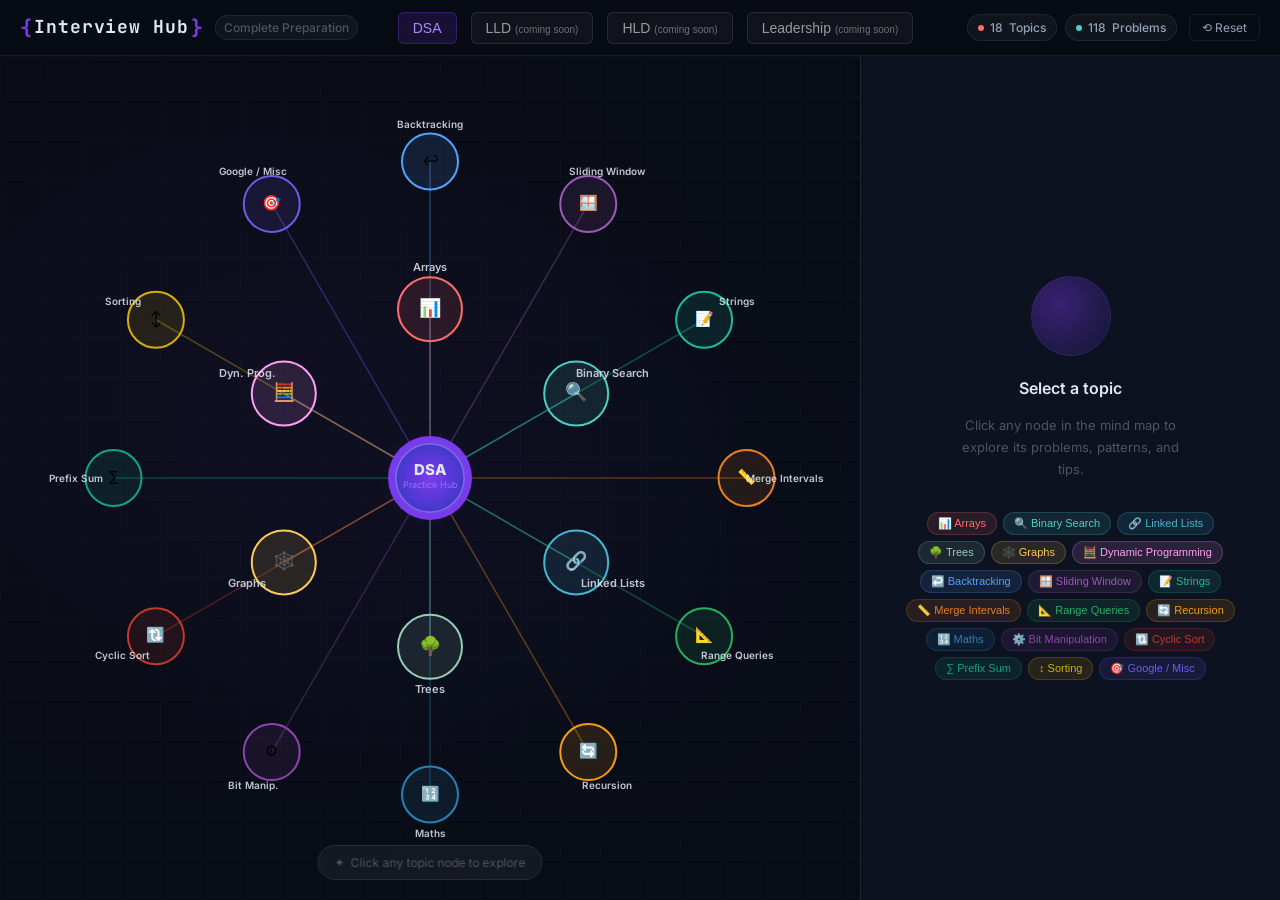
==== index.html @ 68923e54 "Deploy Phase 1: Interview Prep Website to gh-pages" ====
<!DOCTYPE html>
<html lang="en">
<head>
  <meta charset="UTF-8" />
  <meta name="viewport" content="width=device-width, initial-scale=1.0" />
  <title>DSA Practice Hub</title>
  <link rel="preconnect" href="https://fonts.googleapis.com" />
  <link rel="preconnect" href="https://fonts.gstatic.com" crossorigin />
  <link href="https://fonts.googleapis.com/css2?family=Inter:wght@300;400;500;600;700&family=JetBrains+Mono:wght@400;500&display=swap" rel="stylesheet" />
  <link rel="stylesheet" href="style.css" />
</head>
<body>

  <!-- ── Header ─────────────────────────────────────────── -->
  <header class="header">
    <div class="header-left">
      <div class="logo">
        <span class="logo-bracket">{</span>
        <span class="logo-text">Interview Hub</span>
        <span class="logo-bracket">}</span>
      </div>
      <span class="header-subtitle">Complete Preparation</span>
      <!-- Section tabs -->
      <div style="display: flex; gap: 1rem; margin-left: 2rem;">
        <button class="section-btn active" onclick="showSection('dsa')" style="padding: 0.5rem 1rem; background: rgba(124, 58, 237, 0.15); border: 1px solid rgba(124, 58, 237, 0.3); border-radius: 6px; color: #a78bfa; cursor: pointer; font-size: 14px; font-weight: 500;">
          DSA
        </button>
        <button class="section-btn" onclick="showSection('lld')" style="padding: 0.5rem 1rem; background: rgba(100, 100, 100, 0.1); border: 1px solid rgba(100, 100, 100, 0.3); border-radius: 6px; color: #999; cursor: pointer; font-size: 14px; font-weight: 500;">
          LLD <span style="font-size: 10px; opacity: 0.7;">(coming soon)</span>
        </button>
        <button class="section-btn" onclick="showSection('hld')" style="padding: 0.5rem 1rem; background: rgba(100, 100, 100, 0.1); border: 1px solid rgba(100, 100, 100, 0.3); border-radius: 6px; color: #999; cursor: pointer; font-size: 14px; font-weight: 500;">
          HLD <span style="font-size: 10px; opacity: 0.7;">(coming soon)</span>
        </button>
        <button class="section-btn" onclick="showSection('leadership')" style="padding: 0.5rem 1rem; background: rgba(100, 100, 100, 0.1); border: 1px solid rgba(100, 100, 100, 0.3); border-radius: 6px; color: #999; cursor: pointer; font-size: 14px; font-weight: 500;">
          Leadership <span style="font-size: 10px; opacity: 0.7;">(coming soon)</span>
        </button>
      </div>
    </div>
    <div class="header-right">
      <div class="stats-bar">
        <div class="stat-chip">
          <span class="stat-dot" style="background:#FF6B6B"></span>
          <span id="totalTopics">0</span> Topics
        </div>
        <div class="stat-chip">
          <span class="stat-dot" style="background:#4ECDC4"></span>
          <span id="totalProblems">0</span> Problems
        </div>
      </div>
      <button class="btn-ghost" id="resetBtn" title="Reset view">⟲ Reset</button>
    </div>
  </header>

  <!-- ── Main Layout ─────────────────────────────────────── -->
  <main class="main-layout">

    <!-- Mind Map Canvas -->
    <div class="map-area" id="mapArea">
      <svg id="mindmapSvg" class="mindmap-svg">
        <defs>
          <radialGradient id="centerGrad" cx="50%" cy="50%" r="50%">
            <stop offset="0%" stop-color="#7C3AED" />
            <stop offset="100%" stop-color="#4338CA" />
          </radialGradient>
          <filter id="glow" x="-40%" y="-40%" width="180%" height="180%">
            <feGaussianBlur stdDeviation="4" result="blur" />
            <feMerge>
              <feMergeNode in="blur" />
              <feMergeNode in="SourceGraphic" />
            </feMerge>
          </filter>
          <filter id="softGlow" x="-60%" y="-60%" width="220%" height="220%">
            <feGaussianBlur stdDeviation="8" result="blur" />
            <feMerge>
              <feMergeNode in="blur" />
              <feMergeNode in="SourceGraphic" />
            </feMerge>
          </filter>
          <filter id="subtleGlow" x="-20%" y="-20%" width="140%" height="140%">
            <feGaussianBlur stdDeviation="2" result="blur" />
            <feMerge>
              <feMergeNode in="blur" />
              <feMergeNode in="SourceGraphic" />
            </feMerge>
          </filter>
        </defs>
        <!-- Rendered by JS -->
      </svg>

      <!-- Hint pill -->
      <div class="map-hint" id="mapHint">
        <span>✦</span> Click any topic node to explore
      </div>
    </div>

    <!-- Detail Panel -->
    <aside class="detail-panel" id="detailPanel">

      <!-- Empty State -->
      <div class="panel-empty" id="panelEmpty">
        <div class="empty-orb"></div>
        <h3>Select a topic</h3>
        <p>Click any node in the mind map to explore its problems, patterns, and tips.</p>
        <div class="empty-topics-preview" id="emptyTopicsPreview">
          <!-- Filled by JS with quick-access chips -->
        </div>
      </div>

      <!-- Topic Content -->
      <div class="panel-content hidden" id="panelContent">

        <!-- Topic Header -->
        <div class="topic-header" id="topicHeader">
          <button class="back-btn" id="backBtn">
            <span class="back-arrow">←</span> All Topics
          </button>
          <div class="topic-hero">
            <div class="topic-icon" id="topicIcon"></div>
            <div class="topic-hero-text">
              <h2 class="topic-name" id="topicName"></h2>
              <div class="topic-badges" id="topicBadges"></div>
            </div>
          </div>
        </div>

        <!-- Scroll area -->
        <div class="panel-scroll" id="panelScroll">

          <!-- Tips -->
          <section class="tips-section">
            <div class="section-label">
              <span class="section-icon">💡</span>
              <span>Key Patterns & Tips</span>
            </div>
            <ul class="tips-list" id="tipsList"></ul>
          </section>

          <!-- Problems -->
          <section class="problems-section">
            <div class="section-label">
              <span class="section-icon">🧩</span>
              <span>Problems</span>
              <span class="badge" id="problemCountBadge"></span>
            </div>
            <div class="problems-grid" id="problemsGrid"></div>
            <div style="text-align: center; margin-top: 1.5rem; padding-top: 1.5rem; border-top: 1px solid rgba(255,255,255,0.1);">
              <a id="exploreTopicLink" href="#" style="display: inline-block; padding: 0.75rem 1.5rem; background: rgba(124, 58, 237, 0.15); border: 1px solid rgba(124, 58, 237, 0.3); border-radius: 6px; color: #a78bfa; text-decoration: none; font-size: 14px; transition: all 0.2s; cursor: pointer;">
                Explore Full Topic →
              </a>
            </div>
          </section>

        </div>
      </div>
    </aside>
  </main>

  <!-- ── Problem Modal ───────────────────────────────────── -->
  <div class="modal-backdrop hidden" id="modalBackdrop">
    <div class="modal" id="modal" role="dialog" aria-modal="true">
      <div class="modal-header">
        <div class="modal-meta">
          <span class="modal-difficulty" id="modalDifficulty"></span>
          <span class="modal-num" id="modalNum"></span>
        </div>
        <h3 class="modal-title" id="modalTitle"></h3>
        <button class="modal-close" id="modalClose" aria-label="Close">✕</button>
      </div>
      <div class="modal-body">
        <div class="notes-header">
          <span class="notes-icon">📋</span>
          <span>Algorithm Notes</span>
        </div>
        <div class="notes-content" id="modalNotes"></div>
        <div class="modal-footer">
          <a class="btn-lc" id="modalLcLink" href="#" target="_blank" rel="noopener noreferrer">
            <svg width="16" height="16" viewBox="0 0 24 24" fill="currentColor">
              <path d="M13.483 0a1.374 1.374 0 0 0-.961.438L7.116 6.226l-3.854 4.126a5.266 5.266 0 0 0-1.209 2.104 5.35 5.35 0 0 0-.125.513 5.527 5.527 0 0 0 .062 2.362 5.83 5.83 0 0 0 .349 1.017 5.938 5.938 0 0 0 1.271 1.818l4.277 4.193.039.038c2.248 2.165 5.852 2.133 8.063-.074l2.396-2.392c.54-.54.54-1.414.003-1.955a1.378 1.378 0 0 0-1.951-.003l-2.396 2.392a3.021 3.021 0 0 1-4.205.038l-.02-.019-4.276-4.193c-.652-.64-.972-1.469-.948-2.263a2.68 2.68 0 0 1 .066-.523 2.545 2.545 0 0 1 .619-1.164L9.13 8.114c1.058-1.134 3.204-1.27 4.43-.278l3.501 2.831c.593.48 1.461.387 1.94-.207a1.384 1.384 0 0 0-.207-1.943l-3.5-2.831c-.8-.647-1.766-1.045-2.774-1.202l2.015-2.158A1.384 1.384 0 0 0 13.483 0zm-2.866 12.815a1.38 1.38 0 0 0-1.38 1.382 1.38 1.38 0 0 0 1.38 1.382H20.79a1.38 1.38 0 0 0 1.38-1.382 1.38 1.38 0 0 0-1.38-1.382z"/>
            </svg>
            Open on LeetCode
            <span class="btn-arrow">↗</span>
          </a>
          <button class="btn-ghost-sm" id="modalFileBtn">
            <span>📂</span> View file path
          </button>
        </div>
        <div class="file-path hidden" id="modalFilePath"></div>
      </div>
    </div>
  </div>

  <!-- ── Notes Layout (hidden by default) ──────────────────── -->
  <div class="notes-layout hidden" id="notesLayout">

    <!-- Notes Sidebar -->
    <aside class="notes-sidebar" id="notesSidebar">
      <div class="notes-nav" id="notesNav"></div>
    </aside>

    <!-- Notes Content Area -->
    <div class="notes-content-area" id="notesContentArea">
      <div class="notes-empty" id="notesEmpty">
        <div class="empty-orb" style="background:radial-gradient(circle at 35% 35%,rgba(20,184,166,0.4),rgba(6,95,70,0.1))"></div>
        <h3>Select a note</h3>
        <p>Pick any reference from the sidebar to read it here.</p>
      </div>
      <div class="notes-viewer hidden" id="notesViewer">
        <div class="notes-viewer-header" id="notesViewerHeader"></div>
        <div class="notes-md" id="notesMd"></div>
      </div>
    </div>

  </div>

  <script src="data.js"></script>
  <script src="notes-data.js"></script>
  <script src="app.js"></script>
  <script src="notes-app.js"></script>
</body>
</html>
---- style.css ----
/* ═══════════════════════════════════════════════════════════════
   DSA Practice Hub — Stylesheet
   Dark theme, smooth animations, glassmorphism accents
   ═══════════════════════════════════════════════════════════════ */

/* ── Custom Properties ──────────────────────────────────────── */
:root {
  --bg-base:      #080c14;
  --bg-surface:   #0d1421;
  --bg-card:      #111827;
  --bg-card-hover:#161f32;
  --bg-panel:     #0c1220;

  --border:       rgba(255,255,255,0.07);
  --border-hover: rgba(255,255,255,0.15);

  --text-primary:  #e2e8f0;
  --text-secondary:#94a3b8;
  --text-muted:    #4b5563;

  --accent:       #7C3AED;
  --accent-soft:  rgba(124,58,237,0.15);

  --easy:   #22c55e;
  --medium: #f59e0b;
  --hard:   #ef4444;

  --radius-sm: 6px;
  --radius-md: 10px;
  --radius-lg: 16px;
  --radius-xl: 24px;

  --shadow-sm: 0 1px 3px rgba(0,0,0,0.4);
  --shadow-md: 0 4px 20px rgba(0,0,0,0.5);
  --shadow-lg: 0 12px 48px rgba(0,0,0,0.7);

  --panel-w: 420px;
  --header-h: 56px;

  --transition: 0.2s cubic-bezier(0.4, 0, 0.2, 1);
  --transition-slow: 0.4s cubic-bezier(0.4, 0, 0.2, 1);
  --spring: 0.3s cubic-bezier(0.34, 1.56, 0.64, 1);
}

/* ── Reset ───────────────────────────────────────────────────── */
*, *::before, *::after { box-sizing: border-box; margin: 0; padding: 0; }

html, body {
  height: 100%;
  overflow: hidden;
  background: var(--bg-base);
  color: var(--text-primary);
  font-family: 'Inter', system-ui, sans-serif;
  font-size: 14px;
  line-height: 1.6;
  -webkit-font-smoothing: antialiased;
}

/* ── Scrollbar ───────────────────────────────────────────────── */
::-webkit-scrollbar { width: 5px; }
::-webkit-scrollbar-track { background: transparent; }
::-webkit-scrollbar-thumb { background: rgba(255,255,255,0.08); border-radius: 99px; }
::-webkit-scrollbar-thumb:hover { background: rgba(255,255,255,0.14); }

/* ── Header ──────────────────────────────────────────────────── */
.header {
  height: var(--header-h);
  display: flex;
  align-items: center;
  justify-content: space-between;
  padding: 0 20px;
  background: rgba(8,12,20,0.9);
  border-bottom: 1px solid var(--border);
  backdrop-filter: blur(12px);
  position: relative;
  z-index: 20;
  flex-shrink: 0;
}

.header-left {
  display: flex;
  align-items: center;
  gap: 12px;
}

.logo {
  display: flex;
  align-items: center;
  gap: 2px;
  font-family: 'JetBrains Mono', monospace;
  font-size: 18px;
  font-weight: 700;
}

.logo-bracket {
  color: var(--accent);
  font-size: 20px;
}

.logo-text {
  color: var(--text-primary);
  letter-spacing: 0.05em;
}

.header-subtitle {
  color: var(--text-muted);
  font-size: 12px;
  font-weight: 500;
  padding: 2px 8px;
  background: rgba(255,255,255,0.04);
  border: 1px solid var(--border);
  border-radius: 99px;
}

.header-right {
  display: flex;
  align-items: center;
  gap: 12px;
}

.stats-bar {
  display: flex;
  align-items: center;
  gap: 8px;
}

.stat-chip {
  display: flex;
  align-items: center;
  gap: 6px;
  padding: 3px 10px;
  background: rgba(255,255,255,0.04);
  border: 1px solid var(--border);
  border-radius: 99px;
  font-size: 12px;
  color: var(--text-secondary);
  font-weight: 500;
}

.stat-dot {
  width: 6px;
  height: 6px;
  border-radius: 50%;
}

.btn-ghost {
  background: none;
  border: 1px solid var(--border);
  color: var(--text-secondary);
  padding: 5px 12px;
  border-radius: var(--radius-sm);
  cursor: pointer;
  font-size: 12px;
  font-family: inherit;
  transition: all var(--transition);
}

.btn-ghost:hover {
  border-color: var(--border-hover);
  color: var(--text-primary);
  background: rgba(255,255,255,0.04);
}

/* ── Main Layout ──────────────────────────────────────────────── */
.main-layout {
  display: flex;
  height: calc(100vh - var(--header-h));
  overflow: hidden;
}

/* ── Mind Map Area ────────────────────────────────────────────── */
.map-area {
  flex: 1;
  position: relative;
  overflow: hidden;
  background:
    radial-gradient(ellipse at 30% 40%, rgba(124,58,237,0.06) 0%, transparent 60%),
    radial-gradient(ellipse at 70% 60%, rgba(67,56,202,0.04) 0%, transparent 60%),
    var(--bg-base);
}

/* Subtle grid */
.map-area::before {
  content: '';
  position: absolute;
  inset: 0;
  background-image:
    linear-gradient(rgba(255,255,255,0.015) 1px, transparent 1px),
    linear-gradient(90deg, rgba(255,255,255,0.015) 1px, transparent 1px);
  background-size: 40px 40px;
  pointer-events: none;
}

.mindmap-svg {
  width: 100%;
  height: 100%;
  display: block;
}

/* Hint pill */
.map-hint {
  position: absolute;
  bottom: 20px;
  left: 50%;
  transform: translateX(-50%);
  background: rgba(255,255,255,0.05);
  border: 1px solid rgba(255,255,255,0.08);
  backdrop-filter: blur(8px);
  padding: 7px 16px;
  border-radius: 99px;
  font-size: 12px;
  color: var(--text-muted);
  display: flex;
  align-items: center;
  gap: 6px;
  transition: opacity 0.4s;
  pointer-events: none;
}

.map-hint.hidden { opacity: 0; }

/* ── Mind Map SVG Elements ────────────────────────────────────── */
.mm-line {
  stroke-width: 1.5;
  fill: none;
  opacity: 0.35;
  transition: opacity var(--transition);
}

.mm-line.active { opacity: 0.7; }

.mm-node {
  cursor: pointer;
}

.mm-node-circle {
  stroke-width: 2;
  transition: all var(--transition);
}

.mm-node:hover .mm-node-circle {
  stroke-width: 2.5;
}

.mm-node.selected .mm-node-circle {
  stroke-width: 3;
}

.mm-node-label {
  font-family: 'Inter', sans-serif;
  font-size: 11px;
  font-weight: 600;
  fill: var(--text-primary);
  text-anchor: middle;
  pointer-events: none;
  transition: opacity var(--transition);
}

.mm-node-emoji {
  font-size: 16px;
  text-anchor: middle;
  dominant-baseline: middle;
  pointer-events: none;
}

/* Center node pulse animation */
@keyframes centerPulse {
  0%, 100% { r: 42; opacity: 0.15; }
  50%       { r: 52; opacity: 0.05; }
}

.center-pulse-ring {
  animation: centerPulse 3s ease-in-out infinite;
  fill: var(--accent);
  pointer-events: none;
}

/* Node entrance animation */
@keyframes nodeIn {
  from { opacity: 0; transform: scale(0.5); }
  to   { opacity: 1; transform: scale(1); }
}

.mm-node { animation: nodeIn var(--spring) both; }
.mm-line { animation: fadeIn 0.5s ease both; }

@keyframes fadeIn {
  from { opacity: 0; }
  to   { opacity: 0.35; }
}

/* ── Detail Panel ─────────────────────────────────────────────── */
.detail-panel {
  width: var(--panel-w);
  background: var(--bg-panel);
  border-left: 1px solid var(--border);
  display: flex;
  flex-direction: column;
  overflow: hidden;
  position: relative;
  flex-shrink: 0;
  transition: width var(--transition-slow);
}

/* Empty State */
.panel-empty {
  flex: 1;
  display: flex;
  flex-direction: column;
  align-items: center;
  justify-content: center;
  padding: 32px 24px;
  gap: 12px;
  text-align: center;
}

.empty-orb {
  width: 80px;
  height: 80px;
  border-radius: 50%;
  background: radial-gradient(circle at 35% 35%, rgba(124,58,237,0.4), rgba(67,56,202,0.1));
  border: 1px solid rgba(124,58,237,0.2);
  margin-bottom: 8px;
  animation: orbFloat 4s ease-in-out infinite;
}

@keyframes orbFloat {
  0%, 100% { transform: translateY(0); }
  50%       { transform: translateY(-8px); }
}

.panel-empty h3 {
  font-size: 16px;
  font-weight: 600;
  color: var(--text-primary);
}

.panel-empty p {
  font-size: 13px;
  color: var(--text-muted);
  max-width: 240px;
  line-height: 1.7;
}

.empty-topics-preview {
  margin-top: 20px;
  display: flex;
  flex-wrap: wrap;
  gap: 6px;
  justify-content: center;
  max-width: 340px;
}

.topic-chip {
  padding: 4px 10px;
  border-radius: 99px;
  font-size: 11px;
  font-weight: 500;
  cursor: pointer;
  border: 1px solid transparent;
  transition: all var(--transition);
  display: flex;
  align-items: center;
  gap: 4px;
}

.topic-chip:hover {
  transform: translateY(-1px);
  border-color: rgba(255,255,255,0.1);
}

/* Topic Content Panel */
.panel-content {
  display: flex;
  flex-direction: column;
  height: 100%;
  overflow: hidden;
}

.panel-content.hidden { display: none; }

.topic-header {
  padding: 16px 20px 0;
  flex-shrink: 0;
  border-bottom: 1px solid var(--border);
  padding-bottom: 16px;
}

.back-btn {
  display: flex;
  align-items: center;
  gap: 6px;
  background: none;
  border: none;
  color: var(--text-muted);
  cursor: pointer;
  font-size: 12px;
  font-family: inherit;
  padding: 0;
  margin-bottom: 14px;
  transition: color var(--transition);
}

.back-btn:hover { color: var(--text-primary); }
.back-arrow { font-size: 14px; }

.topic-hero {
  display: flex;
  align-items: center;
  gap: 14px;
}

.topic-icon {
  width: 52px;
  height: 52px;
  border-radius: var(--radius-md);
  display: flex;
  align-items: center;
  justify-content: center;
  font-size: 24px;
  flex-shrink: 0;
}

.topic-hero-text { flex: 1; }

.topic-name {
  font-size: 18px;
  font-weight: 700;
  color: var(--text-primary);
  line-height: 1.2;
}

.topic-badges {
  display: flex;
  gap: 6px;
  margin-top: 6px;
  flex-wrap: wrap;
}

.badge {
  padding: 2px 8px;
  border-radius: 99px;
  font-size: 10px;
  font-weight: 600;
  text-transform: uppercase;
  letter-spacing: 0.05em;
}

.badge-ring-inner { background: rgba(124,58,237,0.2); color: #a78bfa; border: 1px solid rgba(124,58,237,0.3); }
.badge-ring-outer { background: rgba(20,184,166,0.15); color: #5eead4; border: 1px solid rgba(20,184,166,0.25); }
.badge-count      { background: rgba(255,255,255,0.06); color: var(--text-muted); border: 1px solid var(--border); }

/* Scrollable panel body */
.panel-scroll {
  flex: 1;
  overflow-y: auto;
  padding: 20px;
  display: flex;
  flex-direction: column;
  gap: 24px;
}

/* ── Tips Section ─────────────────────────────────────────────── */
.section-label {
  display: flex;
  align-items: center;
  gap: 8px;
  font-size: 11px;
  font-weight: 700;
  text-transform: uppercase;
  letter-spacing: 0.1em;
  color: var(--text-muted);
  margin-bottom: 12px;
}

.section-icon { font-size: 14px; }

.tips-list {
  list-style: none;
  display: flex;
  flex-direction: column;
  gap: 6px;
}

.tips-list li {
  display: flex;
  align-items: flex-start;
  gap: 10px;
  font-size: 13px;
  color: var(--text-secondary);
  line-height: 1.6;
  padding: 8px 12px;
  background: rgba(255,255,255,0.02);
  border: 1px solid var(--border);
  border-radius: var(--radius-sm);
  transition: background var(--transition);
}

.tips-list li:hover { background: rgba(255,255,255,0.04); }

.tip-bullet {
  width: 5px;
  height: 5px;
  border-radius: 50%;
  margin-top: 7px;
  flex-shrink: 0;
}

/* ── Problems Grid ────────────────────────────────────────────── */
.problems-grid {
  display: flex;
  flex-direction: column;
  gap: 8px;
}

.problem-card {
  background: var(--bg-card);
  border: 1px solid var(--border);
  border-radius: var(--radius-md);
  padding: 12px 14px;
  cursor: pointer;
  transition: all var(--transition);
  display: flex;
  align-items: center;
  gap: 12px;
  position: relative;
  overflow: hidden;
}

.problem-card::before {
  content: '';
  position: absolute;
  left: 0; top: 0; bottom: 0;
  width: 3px;
  border-radius: 3px 0 0 3px;
  transition: opacity var(--transition);
  opacity: 0;
}

.problem-card:hover {
  background: var(--bg-card-hover);
  border-color: var(--border-hover);
  transform: translateX(2px);
}

.problem-card:hover::before { opacity: 1; }

.problem-card.easy::before   { background: var(--easy); }
.problem-card.medium::before { background: var(--medium); }
.problem-card.hard::before   { background: var(--hard); }

.diff-badge {
  padding: 2px 7px;
  border-radius: 99px;
  font-size: 10px;
  font-weight: 600;
  flex-shrink: 0;
}

.diff-badge.easy   { background: rgba(34,197,94,0.12);  color: var(--easy);   border: 1px solid rgba(34,197,94,0.2); }
.diff-badge.medium { background: rgba(245,158,11,0.12); color: var(--medium); border: 1px solid rgba(245,158,11,0.2); }
.diff-badge.hard   { background: rgba(239,68,68,0.12);  color: var(--hard);   border: 1px solid rgba(239,68,68,0.2); }

.problem-info { flex: 1; min-width: 0; }

.problem-name {
  font-size: 13px;
  font-weight: 600;
  color: var(--text-primary);
  white-space: nowrap;
  overflow: hidden;
  text-overflow: ellipsis;
}

.problem-lc-num {
  font-size: 11px;
  color: var(--text-muted);
  font-family: 'JetBrains Mono', monospace;
  margin-top: 2px;
}

.problem-actions {
  display: flex;
  gap: 6px;
  flex-shrink: 0;
}

.action-btn {
  width: 28px;
  height: 28px;
  border-radius: var(--radius-sm);
  border: 1px solid var(--border);
  background: rgba(255,255,255,0.03);
  color: var(--text-muted);
  display: flex;
  align-items: center;
  justify-content: center;
  cursor: pointer;
  transition: all var(--transition);
  font-size: 12px;
  text-decoration: none;
}

.action-btn:hover {
  border-color: var(--border-hover);
  color: var(--text-primary);
  background: rgba(255,255,255,0.07);
}

/* ── Modal ────────────────────────────────────────────────────── */
.modal-backdrop {
  position: fixed;
  inset: 0;
  background: rgba(0,0,0,0.7);
  backdrop-filter: blur(4px);
  z-index: 100;
  display: flex;
  align-items: center;
  justify-content: center;
  padding: 20px;
  transition: opacity var(--transition);
}

.modal-backdrop.hidden {
  display: none;
}

.modal {
  background: var(--bg-card);
  border: 1px solid var(--border-hover);
  border-radius: var(--radius-xl);
  width: 100%;
  max-width: 560px;
  max-height: 82vh;
  display: flex;
  flex-direction: column;
  box-shadow: var(--shadow-lg);
  animation: modalIn var(--spring) both;
  overflow: hidden;
}

@keyframes modalIn {
  from { opacity: 0; transform: scale(0.94) translateY(10px); }
  to   { opacity: 1; transform: scale(1) translateY(0); }
}

.modal-header {
  padding: 20px 20px 16px;
  border-bottom: 1px solid var(--border);
  position: relative;
}

.modal-meta {
  display: flex;
  align-items: center;
  gap: 8px;
  margin-bottom: 8px;
}

.modal-difficulty {
  font-size: 10px;
  font-weight: 700;
  text-transform: uppercase;
  letter-spacing: 0.1em;
  padding: 2px 8px;
  border-radius: 99px;
}

.modal-difficulty.easy   { background: rgba(34,197,94,0.12);  color: var(--easy);   border: 1px solid rgba(34,197,94,0.2); }
.modal-difficulty.medium { background: rgba(245,158,11,0.12); color: var(--medium); border: 1px solid rgba(245,158,11,0.2); }
.modal-difficulty.hard   { background: rgba(239,68,68,0.12);  color: var(--hard);   border: 1px solid rgba(239,68,68,0.2); }

.modal-num {
  font-family: 'JetBrains Mono', monospace;
  font-size: 11px;
  color: var(--text-muted);
}

.modal-title {
  font-size: 20px;
  font-weight: 700;
  color: var(--text-primary);
  padding-right: 32px;
}

.modal-close {
  position: absolute;
  top: 18px;
  right: 18px;
  width: 30px;
  height: 30px;
  border-radius: var(--radius-sm);
  border: 1px solid var(--border);
  background: rgba(255,255,255,0.04);
  color: var(--text-muted);
  cursor: pointer;
  font-size: 14px;
  display: flex;
  align-items: center;
  justify-content: center;
  transition: all var(--transition);
  font-family: inherit;
}

.modal-close:hover {
  border-color: var(--border-hover);
  color: var(--text-primary);
  background: rgba(255,255,255,0.08);
}

.modal-body {
  flex: 1;
  overflow-y: auto;
  padding: 20px;
  display: flex;
  flex-direction: column;
  gap: 16px;
}

.notes-header {
  display: flex;
  align-items: center;
  gap: 8px;
  font-size: 11px;
  font-weight: 700;
  text-transform: uppercase;
  letter-spacing: 0.1em;
  color: var(--text-muted);
}

.notes-content {
  background: rgba(0,0,0,0.25);
  border: 1px solid var(--border);
  border-radius: var(--radius-md);
  padding: 16px;
  font-family: 'JetBrains Mono', monospace;
  font-size: 13px;
  line-height: 1.8;
  color: var(--text-secondary);
  white-space: pre-wrap;
  word-break: break-word;
}

/* Highlight text after \n\n as a mini heading */
.notes-content .notes-section-title {
  color: var(--text-primary);
  font-weight: 600;
  font-size: 12px;
}

.modal-footer {
  display: flex;
  align-items: center;
  gap: 10px;
}

.btn-lc {
  display: flex;
  align-items: center;
  gap: 8px;
  padding: 10px 18px;
  border-radius: var(--radius-md);
  background: #f89f1b;
  color: #1a1a1a;
  font-weight: 700;
  font-size: 13px;
  text-decoration: none;
  transition: all var(--transition);
  flex: 1;
  justify-content: center;
}

.btn-lc:hover {
  background: #f7b733;
  transform: translateY(-1px);
  box-shadow: 0 4px 16px rgba(248,159,27,0.3);
}

.btn-lc.no-link {
  background: var(--bg-card);
  color: var(--text-muted);
  border: 1px solid var(--border);
  cursor: not-allowed;
}

.btn-lc.no-link:hover {
  transform: none;
  box-shadow: none;
}

.btn-arrow { margin-left: auto; font-size: 12px; }

.btn-ghost-sm {
  display: flex;
  align-items: center;
  gap: 6px;
  padding: 10px 14px;
  border-radius: var(--radius-md);
  background: rgba(255,255,255,0.04);
  border: 1px solid var(--border);
  color: var(--text-muted);
  font-size: 12px;
  font-family: inherit;
  cursor: pointer;
  transition: all var(--transition);
  white-space: nowrap;
}

.btn-ghost-sm:hover {
  border-color: var(--border-hover);
  color: var(--text-primary);
  background: rgba(255,255,255,0.07);
}

.file-path {
  background: rgba(0,0,0,0.3);
  border: 1px solid var(--border);
  border-radius: var(--radius-sm);
  padding: 8px 12px;
  font-family: 'JetBrains Mono', monospace;
  font-size: 11px;
  color: var(--text-muted);
  word-break: break-all;
  transition: all var(--transition);
}

.file-path.hidden { display: none; }

/* ── Utility ──────────────────────────────────────────────────── */
.hidden { display: none !important; }

/* ── Entrance Animations ──────────────────────────────────────── */
@keyframes slideInRight {
  from { opacity: 0; transform: translateX(20px); }
  to   { opacity: 1; transform: translateX(0); }
}

@keyframes slideInUp {
  from { opacity: 0; transform: translateY(12px); }
  to   { opacity: 1; transform: translateY(0); }
}

.panel-content .topic-header { animation: slideInUp 0.3s ease both; }
.panel-content .tips-section  { animation: slideInUp 0.35s ease 0.05s both; }
.panel-content .problems-section { animation: slideInUp 0.35s ease 0.1s both; }

.problem-card { animation: slideInUp 0.3s ease both; }

/* Stagger problem cards */
.problem-card:nth-child(1) { animation-delay: 0.0s; }
.problem-card:nth-child(2) { animation-delay: 0.04s; }
.problem-card:nth-child(3) { animation-delay: 0.08s; }
.problem-card:nth-child(4) { animation-delay: 0.12s; }
.problem-card:nth-child(5) { animation-delay: 0.16s; }
.problem-card:nth-child(6) { animation-delay: 0.20s; }
.problem-card:nth-child(7) { animation-delay: 0.24s; }
.problem-card:nth-child(8) { animation-delay: 0.28s; }
.problem-card:nth-child(9) { animation-delay: 0.32s; }
.problem-card:nth-child(10){ animation-delay: 0.36s; }
.problem-card:nth-child(11){ animation-delay: 0.40s; }
.problem-card:nth-child(12){ animation-delay: 0.44s; }

/* ── Responsive ───────────────────────────────────────────────── */
@media (max-width: 768px) {
  :root { --panel-w: 100vw; }

  .main-layout { flex-direction: column; }

  .map-area {
    height: 55vh;
    flex: none;
  }

  .detail-panel {
    width: 100%;
    height: 45vh;
    border-left: none;
    border-top: 1px solid var(--border);
  }

  .stats-bar { display: none; }
}

/* ═══════════════════════════════════════════════════════════════
   NOTES SECTION — Tab switcher + sidebar + markdown viewer
   ═══════════════════════════════════════════════════════════════ */

/* ── Tab Switcher ────────────────────────────────────────────── */
.tab-switcher {
  display: flex;
  background: rgba(255,255,255,0.04);
  border: 1px solid var(--border);
  border-radius: var(--radius-md);
  padding: 3px;
  gap: 3px;
}

.tab-btn {
  display: flex;
  align-items: center;
  gap: 6px;
  padding: 5px 14px;
  border-radius: calc(var(--radius-md) - 2px);
  border: none;
  background: none;
  color: var(--text-muted);
  font-size: 13px;
  font-weight: 500;
  font-family: inherit;
  cursor: pointer;
  transition: all var(--transition);
}

.tab-btn.active {
  background: rgba(255,255,255,0.08);
  color: var(--text-primary);
  box-shadow: 0 1px 3px rgba(0,0,0,0.3);
}

.tab-btn:hover:not(.active) {
  color: var(--text-secondary);
}

.tab-icon { font-size: 14px; }

/* ── Notes Layout ────────────────────────────────────────────── */
.notes-layout {
  display: flex;
  height: calc(100vh - var(--header-h));
  overflow: hidden;
}

.notes-layout.hidden { display: none; }

/* ── Notes Sidebar ───────────────────────────────────────────── */
.notes-sidebar {
  width: 240px;
  flex-shrink: 0;
  background: var(--bg-panel);
  border-right: 1px solid var(--border);
  display: flex;
  flex-direction: column;
  overflow: hidden;
}

.notes-search-wrap {
  padding: 12px 12px 8px;
  flex-shrink: 0;
}

.notes-search {
  width: 100%;
  background: rgba(255,255,255,0.04);
  border: 1px solid var(--border);
  border-radius: var(--radius-sm);
  padding: 7px 10px;
  color: var(--text-primary);
  font-family: inherit;
  font-size: 13px;
  outline: none;
  transition: border-color var(--transition);
}

.notes-search::placeholder { color: var(--text-muted); }
.notes-search:focus { border-color: var(--accent); }

.notes-nav {
  flex: 1;
  overflow-y: auto;
  padding: 4px 8px 12px;
}

/* Category group */
.notes-category {
  margin-bottom: 4px;
}

.notes-category-label {
  font-size: 10px;
  font-weight: 700;
  text-transform: uppercase;
  letter-spacing: 0.1em;
  color: var(--text-muted);
  padding: 8px 6px 4px;
}

/* Individual note item */
.note-item {
  display: flex;
  align-items: center;
  gap: 8px;
  padding: 7px 8px;
  border-radius: var(--radius-sm);
  cursor: pointer;
  transition: all var(--transition);
  border: 1px solid transparent;
  margin-bottom: 1px;
}

.note-item:hover {
  background: rgba(255,255,255,0.04);
  border-color: var(--border);
}

.note-item.active {
  background: var(--accent-soft);
  border-color: rgba(124,58,237,0.25);
}

.note-item-emoji {
  font-size: 14px;
  flex-shrink: 0;
  width: 20px;
  text-align: center;
}

.note-item-title {
  font-size: 12px;
  font-weight: 500;
  color: var(--text-secondary);
  white-space: nowrap;
  overflow: hidden;
  text-overflow: ellipsis;
  flex: 1;
}

.note-item.active .note-item-title { color: var(--text-primary); }

/* Search highlight */
.note-item.search-hidden { display: none; }

/* ── Notes Content Area ──────────────────────────────────────── */
.notes-content-area {
  flex: 1;
  overflow: hidden;
  display: flex;
  flex-direction: column;
  background:
    radial-gradient(ellipse at 20% 30%, rgba(20,184,166,0.04) 0%, transparent 50%),
    var(--bg-base);
}

.notes-empty {
  flex: 1;
  display: flex;
  flex-direction: column;
  align-items: center;
  justify-content: center;
  gap: 12px;
  text-align: center;
  padding: 32px;
}

.notes-empty h3 { font-size: 16px; font-weight: 600; }
.notes-empty p  { font-size: 13px; color: var(--text-muted); }

.notes-viewer {
  flex: 1;
  overflow: hidden;
  display: flex;
  flex-direction: column;
}

.notes-viewer.hidden { display: none; }

.notes-viewer-header {
  padding: 20px 32px 0;
  flex-shrink: 0;
  border-bottom: 1px solid var(--border);
  padding-bottom: 16px;
}

.notes-viewer-title {
  display: flex;
  align-items: center;
  gap: 12px;
}

.notes-viewer-title h2 {
  font-size: 20px;
  font-weight: 700;
  color: var(--text-primary);
}

.notes-viewer-title span {
  font-size: 24px;
}

.notes-viewer-meta {
  margin-top: 6px;
  font-size: 11px;
  color: var(--text-muted);
  display: flex;
  align-items: center;
  gap: 6px;
}

.notes-md {
  flex: 1;
  overflow-y: auto;
  padding: 24px 32px 40px;
}

/* ── Markdown Rendering ──────────────────────────────────────── */
.notes-md h1 {
  font-size: 22px;
  font-weight: 800;
  color: var(--text-primary);
  margin: 0 0 16px;
  padding-bottom: 8px;
  border-bottom: 1px solid var(--border);
}

.notes-md h2 {
  font-size: 17px;
  font-weight: 700;
  color: var(--text-primary);
  margin: 28px 0 12px;
}

.notes-md h2:first-child { margin-top: 0; }

.notes-md h3 {
  font-size: 14px;
  font-weight: 700;
  color: #a78bfa;
  margin: 20px 0 8px;
  text-transform: uppercase;
  letter-spacing: 0.05em;
}

.notes-md h4 {
  font-size: 14px;
  font-weight: 600;
  color: var(--text-secondary);
  margin: 16px 0 6px;
}

.notes-md p {
  font-size: 14px;
  color: var(--text-secondary);
  line-height: 1.75;
  margin: 0 0 12px;
}

.notes-md ul, .notes-md ol {
  padding-left: 20px;
  margin: 0 0 12px;
}

.notes-md li {
  font-size: 14px;
  color: var(--text-secondary);
  line-height: 1.7;
  margin-bottom: 4px;
}

.notes-md li::marker { color: var(--accent); }

.notes-md pre {
  background: rgba(0,0,0,0.35);
  border: 1px solid var(--border);
  border-radius: var(--radius-md);
  padding: 16px;
  overflow-x: auto;
  margin: 12px 0 16px;
  position: relative;
}

.notes-md pre code {
  font-family: 'JetBrains Mono', monospace;
  font-size: 13px;
  line-height: 1.7;
  color: #e2e8f0;
  background: none;
  padding: 0;
  border: none;
  border-radius: 0;
}

/* Syntax colouring — simple keyword tinting */
.notes-md pre .kw  { color: #c084fc; } /* keywords */
.notes-md pre .str { color: #86efac; } /* strings */
.notes-md pre .cm  { color: #64748b; } /* comments */
.notes-md pre .num { color: #93c5fd; } /* numbers */

.notes-md code {
  font-family: 'JetBrains Mono', monospace;
  font-size: 12px;
  background: rgba(124,58,237,0.12);
  color: #c084fc;
  padding: 2px 6px;
  border-radius: 4px;
  border: 1px solid rgba(124,58,237,0.2);
}

.notes-md strong {
  font-weight: 700;
  color: var(--text-primary);
}

.notes-md em {
  font-style: italic;
  color: var(--text-secondary);
}

.notes-md hr {
  border: none;
  border-top: 1px solid var(--border);
  margin: 20px 0;
}

.notes-md blockquote {
  border-left: 3px solid var(--accent);
  padding: 8px 16px;
  margin: 12px 0;
  background: var(--accent-soft);
  border-radius: 0 var(--radius-sm) var(--radius-sm) 0;
  color: var(--text-secondary);
  font-style: italic;
}

.notes-md blockquote p { margin: 0; }

/* Tables */
.notes-md table {
  width: 100%;
  border-collapse: collapse;
  margin: 12px 0 16px;
  font-size: 13px;
}

.notes-md th {
  text-align: left;
  padding: 8px 12px;
  background: rgba(255,255,255,0.04);
  border: 1px solid var(--border);
  font-weight: 700;
  color: var(--text-primary);
  font-size: 12px;
  text-transform: uppercase;
  letter-spacing: 0.05em;
}

.notes-md td {
  padding: 7px 12px;
  border: 1px solid var(--border);
  color: var(--text-secondary);
  vertical-align: top;
}

.notes-md tr:nth-child(even) td {
  background: rgba(255,255,255,0.015);
}

.notes-md td code, .notes-md th code {
  font-size: 11px;
}

/* Responsive notes */
@media (max-width: 768px) {
  .notes-sidebar { width: 200px; }
  .notes-md { padding: 16px; }
}
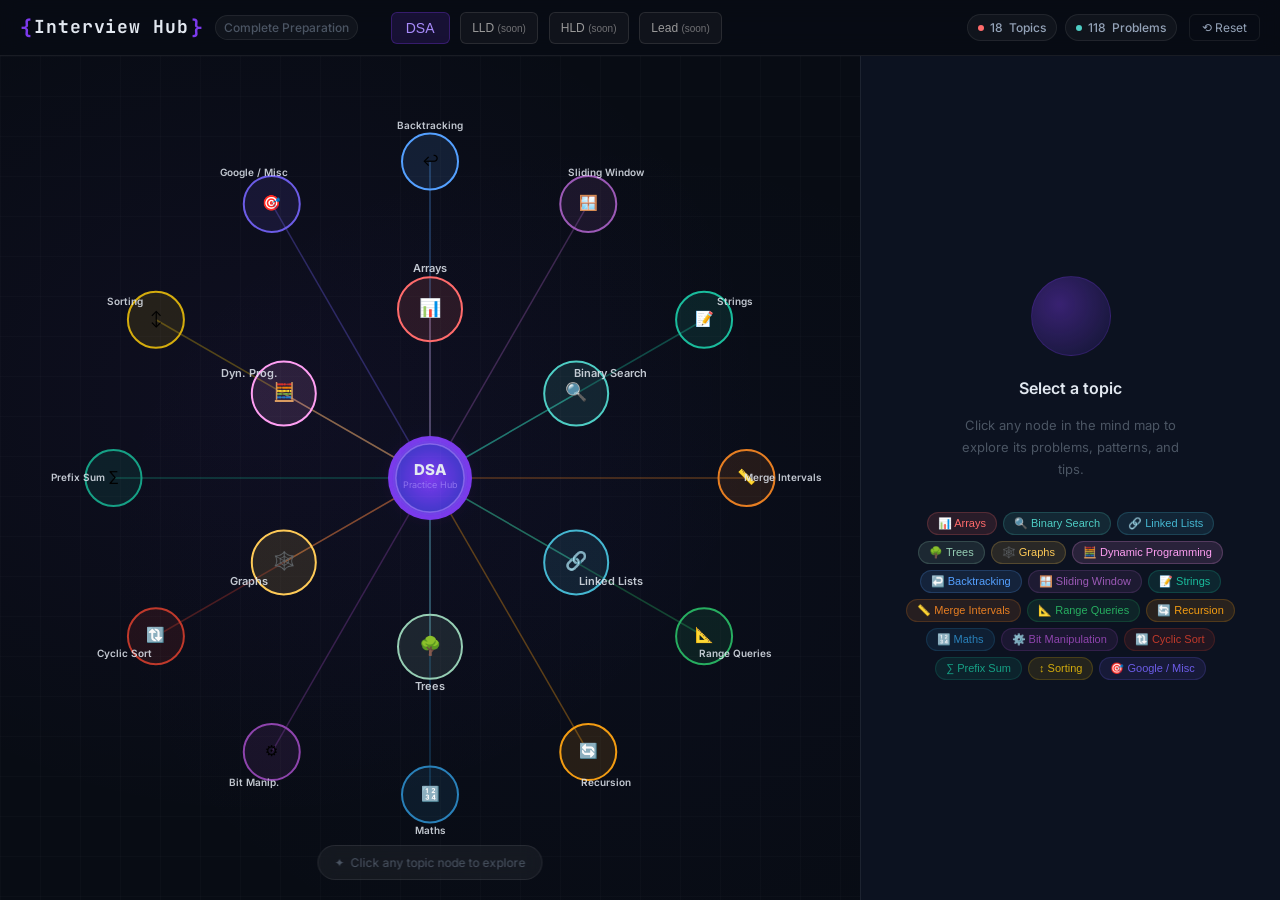
==== commit 5224bea1: "Fix: Update gh-pages with mobile topics list layout" ====
--- a/index.html
+++ b/index.html
@@ -20,19 +20,19 @@
         <span class="logo-bracket">}</span>
       </div>
       <span class="header-subtitle">Complete Preparation</span>
-      <!-- Section tabs -->
-      <div style="display: flex; gap: 1rem; margin-left: 2rem;">
-        <button class="section-btn active" onclick="showSection('dsa')" style="padding: 0.5rem 1rem; background: rgba(124, 58, 237, 0.15); border: 1px solid rgba(124, 58, 237, 0.3); border-radius: 6px; color: #a78bfa; cursor: pointer; font-size: 14px; font-weight: 500;">
+      <!-- Section tabs - scrollable on mobile -->
+      <div style="display: flex; gap: 0.75rem; margin-left: 1.5rem; overflow-x: auto; flex-wrap: nowrap;">
+        <button class="section-btn active" onclick="showSection('dsa')" style="padding: 0.5rem 1rem; background: rgba(124, 58, 237, 0.15); border: 1px solid rgba(124, 58, 237, 0.3); border-radius: 6px; color: #a78bfa; cursor: pointer; font-size: 14px; font-weight: 500; white-space: nowrap; flex-shrink: 0;">
           DSA
         </button>
-        <button class="section-btn" onclick="showSection('lld')" style="padding: 0.5rem 1rem; background: rgba(100, 100, 100, 0.1); border: 1px solid rgba(100, 100, 100, 0.3); border-radius: 6px; color: #999; cursor: pointer; font-size: 14px; font-weight: 500;">
-          LLD <span style="font-size: 10px; opacity: 0.7;">(coming soon)</span>
-        </button>
-        <button class="section-btn" onclick="showSection('hld')" style="padding: 0.5rem 1rem; background: rgba(100, 100, 100, 0.1); border: 1px solid rgba(100, 100, 100, 0.3); border-radius: 6px; color: #999; cursor: pointer; font-size: 14px; font-weight: 500;">
-          HLD <span style="font-size: 10px; opacity: 0.7;">(coming soon)</span>
-        </button>
-        <button class="section-btn" onclick="showSection('leadership')" style="padding: 0.5rem 1rem; background: rgba(100, 100, 100, 0.1); border: 1px solid rgba(100, 100, 100, 0.3); border-radius: 6px; color: #999; cursor: pointer; font-size: 14px; font-weight: 500;">
-          Leadership <span style="font-size: 10px; opacity: 0.7;">(coming soon)</span>
+        <button class="section-btn" onclick="showSection('lld')" style="padding: 0.5rem 0.8rem; background: rgba(100, 100, 100, 0.1); border: 1px solid rgba(100, 100, 100, 0.3); border-radius: 6px; color: #999; cursor: pointer; font-size: 12px; font-weight: 500; white-space: nowrap; flex-shrink: 0;">
+          LLD <span style="font-size: 10px; opacity: 0.7;">(soon)</span>
+        </button>
+        <button class="section-btn" onclick="showSection('hld')" style="padding: 0.5rem 0.8rem; background: rgba(100, 100, 100, 0.1); border: 1px solid rgba(100, 100, 100, 0.3); border-radius: 6px; color: #999; cursor: pointer; font-size: 12px; font-weight: 500; white-space: nowrap; flex-shrink: 0;">
+          HLD <span style="font-size: 10px; opacity: 0.7;">(soon)</span>
+        </button>
+        <button class="section-btn" onclick="showSection('leadership')" style="padding: 0.5rem 0.8rem; background: rgba(100, 100, 100, 0.1); border: 1px solid rgba(100, 100, 100, 0.3); border-radius: 6px; color: #999; cursor: pointer; font-size: 12px; font-weight: 500; white-space: nowrap; flex-shrink: 0;">
+          Lead <span style="font-size: 10px; opacity: 0.7;">(soon)</span>
         </button>
       </div>
     </div>
@@ -98,11 +98,19 @@
 
       <!-- Empty State -->
       <div class="panel-empty" id="panelEmpty">
-        <div class="empty-orb"></div>
-        <h3>Select a topic</h3>
-        <p>Click any node in the mind map to explore its problems, patterns, and tips.</p>
-        <div class="empty-topics-preview" id="emptyTopicsPreview">
-          <!-- Filled by JS with quick-access chips -->
+        <!-- Desktop: Mind map hint -->
+        <div id="desktopEmpty" style="display: flex; flex-direction: column; align-items: center; justify-content: center; height: 100%; gap: 12px;">
+          <div class="empty-orb"></div>
+          <h3>Select a topic</h3>
+          <p>Click any node in the mind map to explore its problems, patterns, and tips.</p>
+          <div class="empty-topics-preview" id="emptyTopicsPreview">
+            <!-- Filled by JS with quick-access chips -->
+          </div>
+        </div>
+        <!-- Mobile: Topics list with explore buttons -->
+        <div id="mobileTopicsView" style="display: none; width: 100%; overflow-y: auto; padding: 1rem; gap: 0.75rem; flex-direction: column;">
+          <h3 style="margin: 0 0 1rem 0; font-size: 16px;">All Topics</h3>
+          <div id="mobileTopicsGrid" style="display: grid; grid-template-columns: 1fr; gap: 12px;"></div>
         </div>
       </div>
 
